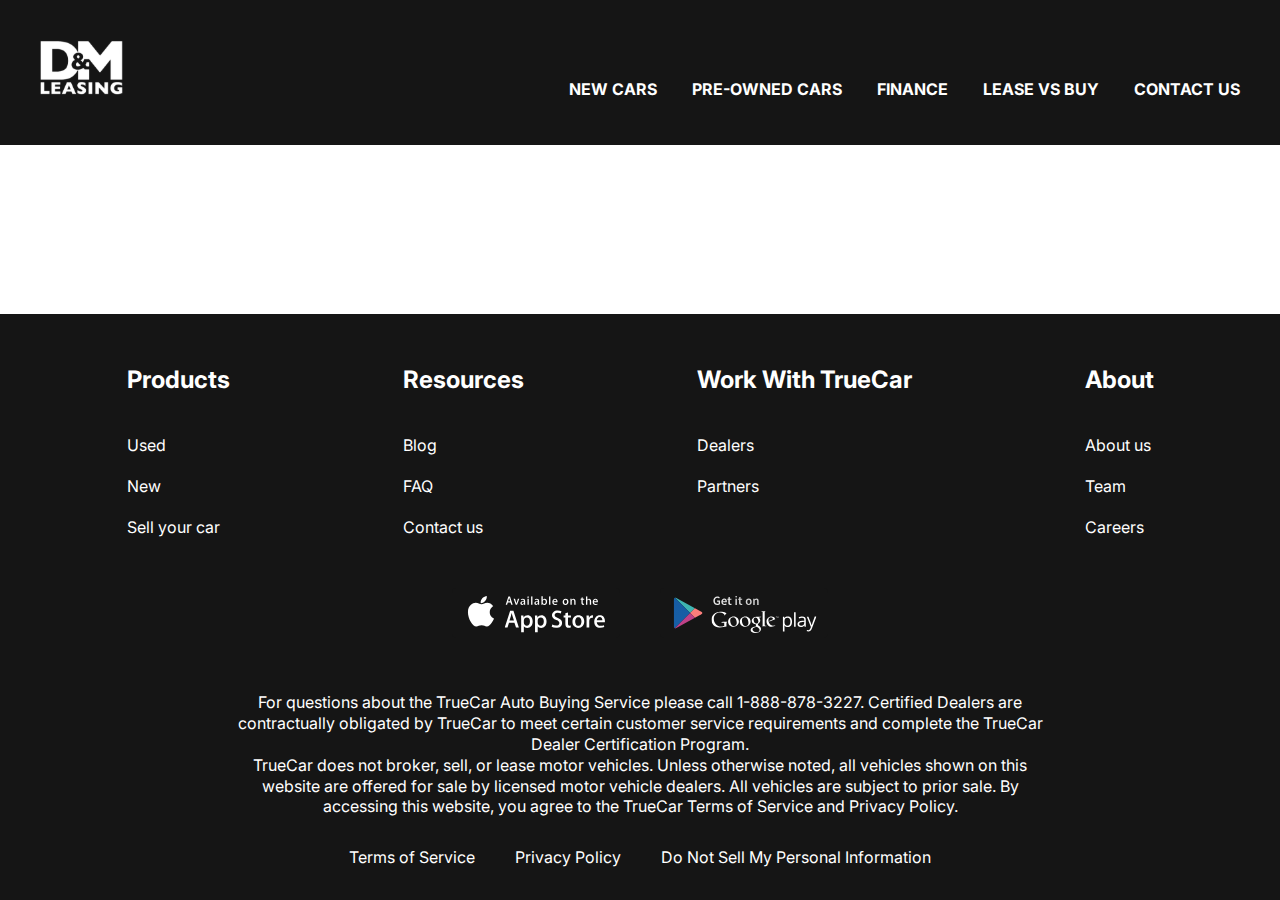
==== contacts.html @ 34a59b06 "feat: add section top and swiper" ====
<!DOCTYPE html>
<html lang="en">

<head>
  <meta charset="UTF-8">
  <meta http-equiv="X-UA-Compatible" content="IE=edge">
  <meta name="viewport" content="width=device-width, initial-scale=1.0">
  <title>Contacts</title>
  <link rel="preconnect" href="https://fonts.googleapis.com">
  <link rel="preconnect" href="https://fonts.gstatic.com" crossorigin>
  <link href="https://fonts.googleapis.com/css2?family=Inter:wght@400;700&display=swap" rel="stylesheet">
  <link rel="stylesheet" href="./CSS/style.css">
</head>

<body>
  <div class="wrapper">
    <header class="header">
      <div class="container">
        <div class="header__inner">
          <a class="logo" href="#">
            <img class="logo__img" src="./images/logo.svg" alt="logo">
          </a>

          <nav class="menu">
            <ul class="menu__list">
              <li class="menu__list-item">
                <a class="menu__list-link" href="#">NEW CARS</a>
              </li>
              <li class="menu__list-item">
                <a class="menu__list-link" href="#">PRE-OWNED CARS</a>
              </li>
              <li class="menu__list-item">
                <a class="menu__list-link" href="#">FINANCE</a>
              </li>
              <li class="menu__list-item">
                <a class="menu__list-link" href="#">LEASE VS BUY</a>
              </li>
              <li class="menu__list-item">
                <a class="menu__list-link" href="#">CONTACT US</a>
              </li>
            </ul>
          </nav>
        </div>
      </div>
    </header>

    <main class="main">
    </main>

    <footer class="footer">
      <div class="container">
        <nav class="footer__menu">
          <ul class="footer__menu-list">
            <li class="footer__menu-item">
              <p class="footer__menu-title">Products</p>
            </li>
            <li class="footer__menu-item">
              <a class="footer__meni-link" href="#">Used</a>
            </li>
            <li class="footer__menu-item">
              <a class="footer__meni-link" href="#">New</a>
            </li>
            <li class="footer__menu-item">
              <a class="footer__meni-link" href="#">Sell your car</a>
            </li>
          </ul>

          <ul class="footer__menu-list">
            <li class="footer__menu-item">
              <p class="footer__menu-title">Resources</p>
            </li>
            <li class="footer__menu-item">
              <a class="footer__meni-link" href="#">Blog</a>
            </li>
            <li class="footer__menu-item">
              <a class="footer__meni-link" href="#">FAQ</a>
            </li>
            <li class="footer__menu-item">
              <a class="footer__meni-link" href="#">Contact us</a>
            </li>
          </ul>

          <ul class="footer__menu-list">
            <li class="footer__menu-item">
              <p class="footer__menu-title">Work With TrueCar</p>
            </li>
            <li class="footer__menu-item">
              <a class="footer__meni-link" href="#">Dealers</a>
            </li>
            <li class="footer__menu-item">
              <a class="footer__meni-link" href="#">Partners</a>
            </li>
          </ul>

          <ul class="footer__menu-list">
            <li class="footer__menu-item">
              <p class="footer__menu-title">About</p>
            </li>
            <li class="footer__menu-item">
              <a class="footer__meni-link" href="#">About us</a>
            </li>
            <li class="footer__menu-item">
              <a class="footer__meni-link" href="#">Team</a>
            </li>
            <li class="footer__menu-item">
              <a class="footer__meni-link" href="#">Careers</a>
            </li>
          </ul>
        </nav>

        <ul class="app">
          <li class="app__item">
            <a class="app__item-link" href="#">
              <img class="app__item-img" src="./images/appstore.svg" alt="">
            </a>
          </li>

          <li class="app__item">
            <a class="app__item-link" href="#">
              <img class="app__item-img" src="./images/googleplay.svg" alt="">
            </a>
          </li>
        </ul>

        <div class="footer__copy">
          <p class="footer__copy-text">
            For questions about the TrueCar Auto Buying Service please call 1-888-878-3227.
            Certified Dealers are contractually obligated by TrueCar to meet certain customer service requirements and
            complete the TrueCar Dealer Certification Program.
          </p>
          <p class="footer__copy-text">
            TrueCar does not broker, sell, or lease motor vehicles. Unless otherwise noted, all vehicles shown on this
            website are offered for sale by licensed motor vehicle dealers. All vehicles are subject to prior sale. By
            accessing this website, you agree to the TrueCar Terms of Service and Privacy Policy.
          </p>
        </div>

        <nav class="copy__nav">
          <ul class="copy__nav-list">
            <li class="copy__nav-item">
              <a class="copy__nav-link" href="#">Terms of Service</a>
            </li>
            <li class="copy__nav-item">
              <a class="copy__nav-link" href="#">Privacy Policy</a>
            </li>
            <li class="copy__nav-item">
              <a class="copy__nav-link" href="#">Do Not Sell My Personal Information</a>
            </li>
          </ul>
        </nav>
      </div>
    </footer>
  </div>
</body>

</html>
---- CSS/style.css ----
html,
body {
  height: 100%;
}

html {
  box-sizing: border-box;
}

*,
*::after,
*::before {
  box-sizing: inherit;
  margin: 0;
  padding: 0;
}

ul {
  list-style: none;
}

a {
  text-decoration: none;
  color: inherit;
}

body {
  font-family: "Inter", sans-serif;
  font-style: 16px;
  font-weight: 400;
  line-height: 1.3;
}

.wrapper {
  min-height: 100%;
  display: flex;
  flex-direction: column;
  justify-content: space-around;
}

.header {
  background-color: #151515;
}

.header-main {
  position: absolute;
  z-index: 5;
  top: 0;
  left: 0;
  right: 0;
  background-color: transparent;
}

.container {
  max-width: 1220px;
  margin: 0 auto;
  padding: 0 10px;
}

.header__inner {
  padding-top: 40px;
  padding-bottom: 45px;
  display: flex;
  justify-content: space-between;
  align-items: flex-end;
}
.header__inner .menu__list {
  display: flex;
  gap: 35px;
}
.header__inner .menu__list-link {
  color: #ffffff;
  text-transform: uppercase;
  font-weight: 700;
}

.footer {
  background-color: #151515;
  padding: 50px 0 32px;
  color: #ffffff;
}
.footer__menu {
  display: flex;
  justify-content: space-around;
  margin-bottom: 50px;
}
.footer__menu-list {
  max-width: 250px;
}
.footer__menu-item + .footer__menu-item {
  padding-top: 20px;
}
.footer__menu-title {
  padding-bottom: 20px;
  font-size: 24px;
  font-weight: 700;
}
.footer .app {
  display: flex;
  justify-content: center;
  gap: 40px;
  margin-bottom: 50px;
}
.footer .footer__copy {
  max-width: 806px;
  margin: 0 auto 30px;
  text-align: center;
}
.footer .copy__nav-list {
  display: flex;
  justify-content: center;
  gap: 40px;
}

.main {
  flex-grow: 1;
}

.top {
  position: absolute;
  z-index: 5;
  left: 0;
  right: 0;
  padding-top: 250px;
  padding-bottom: 50px;
  color: #ffffff;
  text-align: center;
}

.title {
  padding-bottom: 40px;
  font-size: 96px;
  font-weight: 700;
}

.top__link {
  display: inline-block;
  padding: 23px;
  max-width: 430px;
  width: 100%;
  text-transform: uppercase;
  background-color: #151515;
  font-size: 36px;
  font-weight: 700;
}

.swiper::after {
  content: "";
  background: rgba(21, 21, 21, 0.3);
  position: absolute;
  z-index: 5;
  left: 0;
  right: 0;
  bottom: 0;
  top: 0;
}

.swiper-slide {
  height: 100vh;
  background-repeat: no-repeat;
  background-size: cover;
  background-position: center;
}

.swiper-pagination-bullet {
  border-radius: 0;
  opacity: 1;
  margin: 0 15px !important;
  width: 120px;
  height: 3px;
  background-color: #151515;
}

.swiper-pagination-bullets.swiper-pagination-horizontal {
  bottom: 50px;
}

.swiper-pagination-bullet-active {
  height: 6px;
  background-color: #ffffff;
}/*# sourceMappingURL=style.css.map */
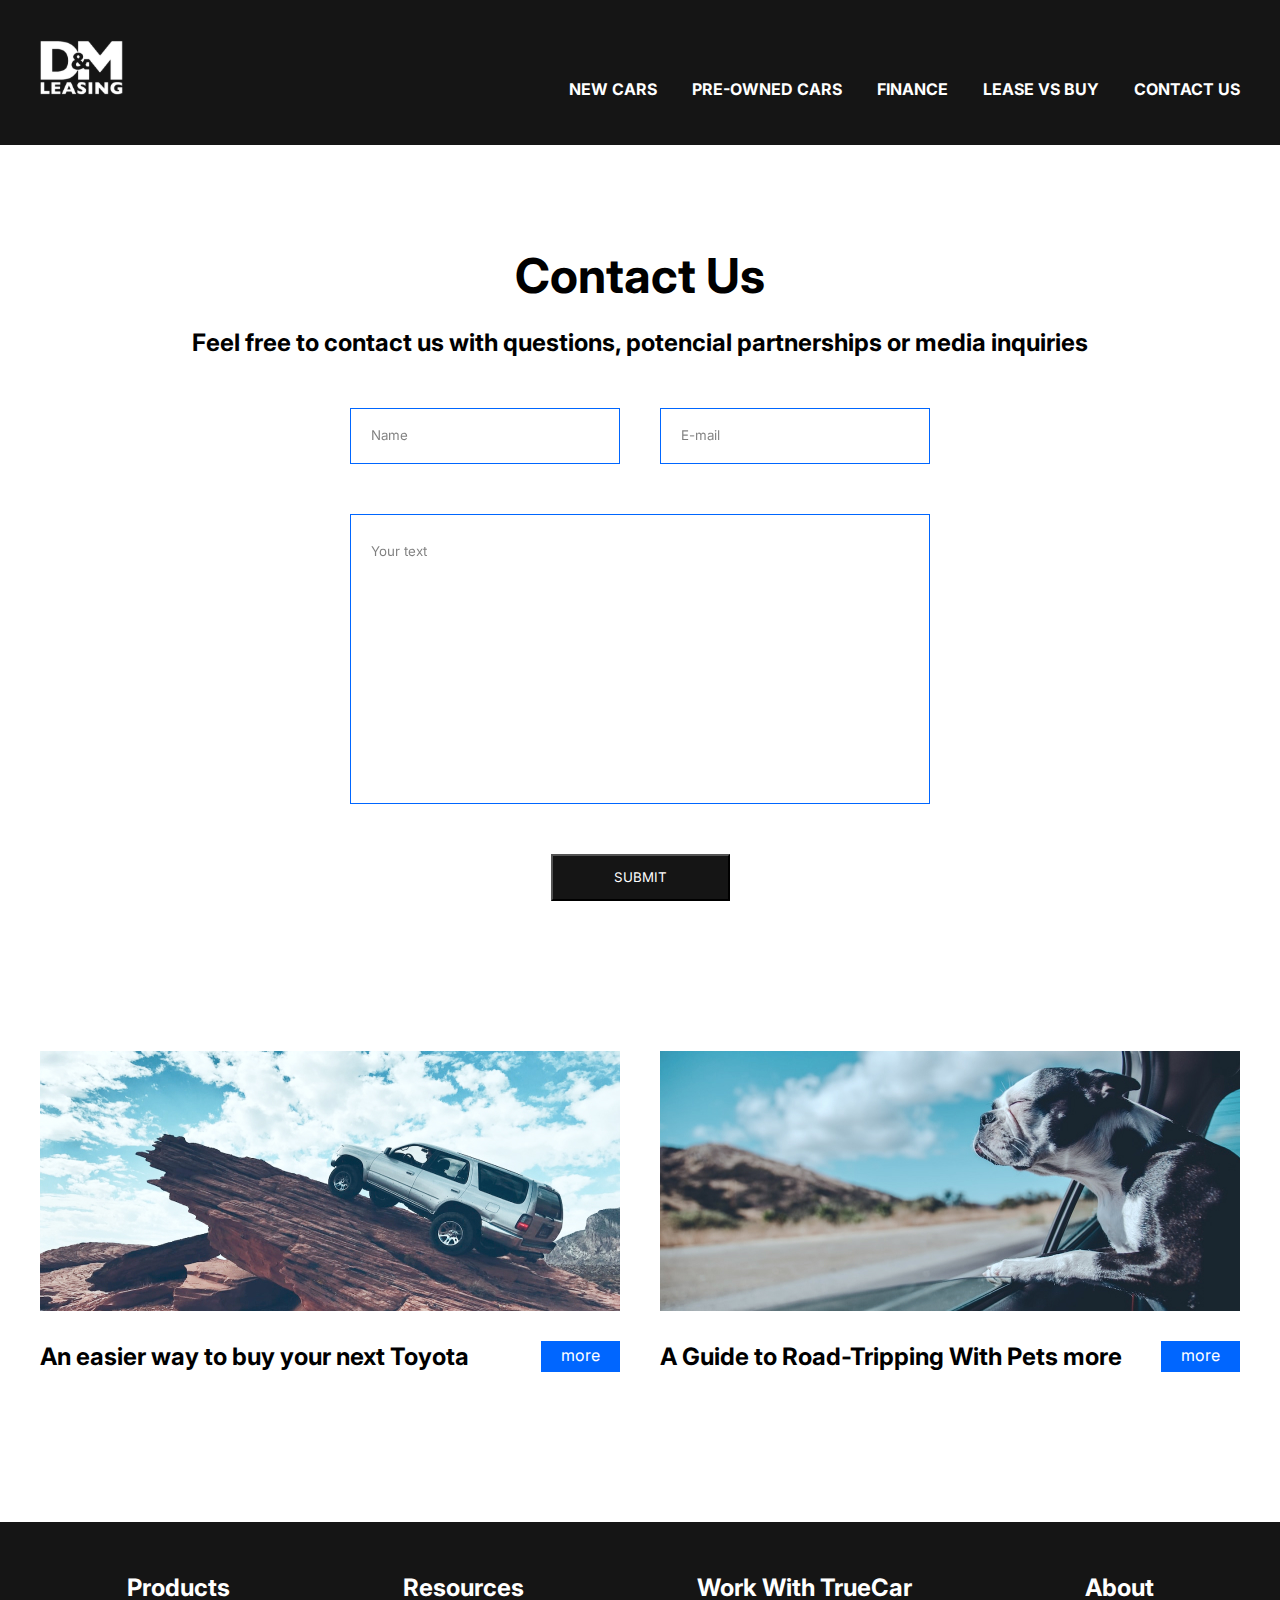
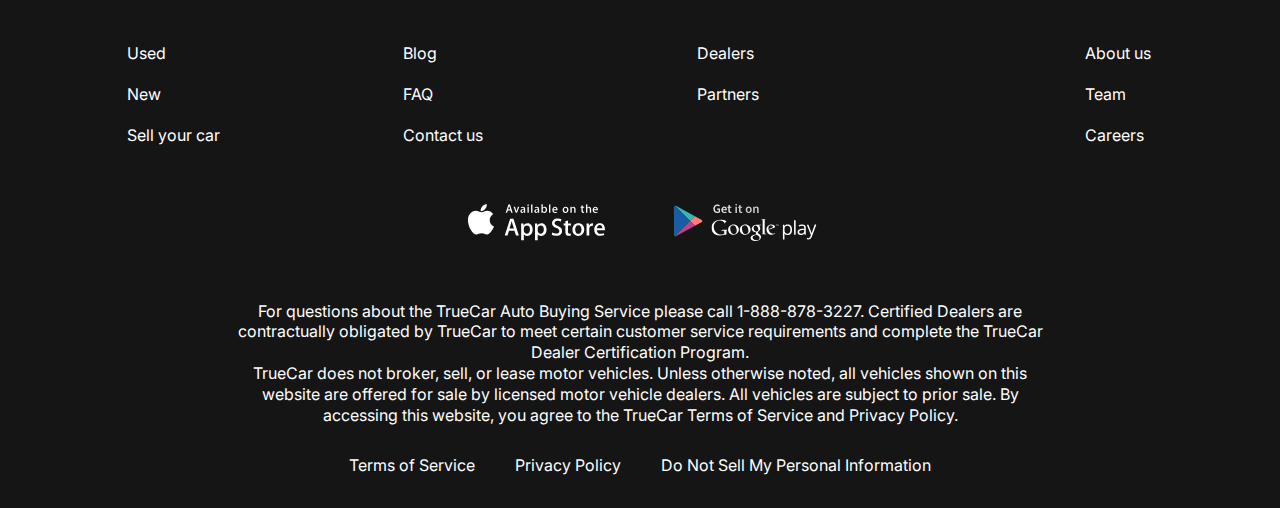
==== commit 48b9166b: "feat: add section 'why-lease', 'how-does', 'video', 'important' for index page, add section 'contact" ====
--- a/contacts.html
+++ b/contacts.html
@@ -17,7 +17,7 @@
     <header class="header">
       <div class="container">
         <div class="header__inner">
-          <a class="logo" href="#">
+          <a class="logo" href="index.html">
             <img class="logo__img" src="./images/logo.svg" alt="logo">
           </a>
 
@@ -45,6 +45,43 @@
     </header>
 
     <main class="main">
+      <section class="contacts">
+        <div class="container">
+          <h2 class="section-title contacts__title">
+            Contact Us
+          </h2>
+          <p class="contacts__text">
+            Feel free to contact us with questions, potencial partnerships or media inquiries
+          </p>
+          <form class="form" action="#">
+            <input class="form__input" type="text" placeholder="Name">
+            <input class="form__input" type="email" placeholder="E-mail">
+            <textarea class="form__textarea" placeholder="Your text"></textarea>
+            <button class="form__btn" type="submit">SUBMIT</button>
+          </form>
+        </div>
+      </section>
+
+      <section class="blog">
+        <div class="container">
+          <div class="blog__items">
+            <div class="blog__item">
+              <img class="blog__item-img" src="./images/blog-1.jpg" alt="">
+              <h4 class="blog__item-title">
+                An easier way to buy your next Toyota
+              </h4>
+              <a class="blog__item-link" href="#">more</a>
+            </div>
+            <div class="blog__item">
+              <img class="blog__item-img" src="./images/blog-2.jpg" alt="">
+              <h4 class="blog__item-title">
+                A Guide to Road-Tripping With Pets more
+              </h4>
+              <a class="blog__item-link" href="#">more</a>
+            </div>
+          </div>
+        </div>
+      </section>
     </main>
 
     <footer class="footer">
--- a/CSS/style.css
+++ b/CSS/style.css
@@ -24,6 +24,13 @@
   color: inherit;
 }
 
+.section-title {
+  margin-bottom: 50px;
+  font-size: 48px;
+  font-weight: 700;
+  text-align: center;
+}
+
 body {
   font-family: "Inter", sans-serif;
   font-style: 16px;
@@ -44,7 +51,7 @@
 
 .header-main {
   position: absolute;
-  z-index: 5;
+  z-index: 10;
   top: 0;
   left: 0;
   right: 0;
@@ -178,4 +185,237 @@
 .swiper-pagination-bullet-active {
   height: 6px;
   background-color: #ffffff;
+}
+
+.why-lease {
+  padding: 150px 0;
+}
+
+.why-lease__list {
+  display: grid;
+  grid-template-columns: repeat(4, 1fr);
+  gap: 40px;
+  text-align: center;
+}
+
+.why-lease__item-img {
+  margin-bottom: 30px;
+}
+
+.why-lease__item-title {
+  margin-bottom: 30px;
+  font-size: 24px;
+  font-weight: 700;
+}
+
+.why-lease__item-text {
+  text-align: left;
+}
+
+.how-does {
+  padding-bottom: 150px;
+}
+
+.how-does__inner {
+  max-width: 600px;
+  margin: 0 auto;
+}
+
+.how-does__title {
+  font-size: 24px;
+  font-weight: 700;
+  padding-top: 50px;
+}
+
+.how-does__list {
+  padding: 50px 0 70px;
+  counter-reset: myCounter;
+}
+
+.how-does__item {
+  list-style-type: none;
+  width: 270px;
+  position: relative;
+  margin-left: auto;
+  box-sizing: content-box;
+  padding: 19px 0 19px 240px;
+  min-height: 63px;
+}
+
+.how-does__item + .how-does__item {
+  margin-top: 40px;
+}
+
+.how-does__item::before {
+  position: absolute;
+  counter-increment: myCounter;
+  content: counter(myCounter);
+  display: flex;
+  justify-content: center;
+  align-items: center;
+  font-size: 48px;
+  font-weight: 700;
+  background-color: #0066FF;
+  height: 100px;
+  width: 100px;
+  border-radius: 50%;
+  color: #ffffff;
+  left: 0;
+  top: 0;
+}
+
+.video {
+  padding-bottom: 150px;
+}
+
+.video__title {
+  margin-bottom: 20px;
+}
+
+.video__text {
+  font-size: 24px;
+  font-weight: 700;
+  margin-bottom: 50px;
+  text-align: center;
+}
+
+.video__content {
+  display: block;
+  margin: 0 auto;
+}
+
+.important {
+  padding-bottom: 150px;
+}
+
+.important__title {
+  margin-bottom: 20px;
+}
+
+.important__text {
+  max-width: 580px;
+  margin: 0 auto 50px;
+}
+
+.important__list {
+  display: grid;
+  grid-template-columns: repeat(4, 1fr);
+}
+
+.important__item-img {
+  margin-bottom: 20px;
+}
+
+.contacts {
+  padding: 100px 0 150px;
+}
+
+.contacts__title {
+  margin-bottom: 20px;
+}
+
+.contacts__text {
+  text-align: center;
+  margin-bottom: 50px;
+  padding: 0 100px;
+  font-size: 24px;
+  font-weight: 700;
+}
+
+.form {
+  max-width: 580px;
+  margin: 0 auto;
+  display: flex;
+  justify-content: space-between;
+  flex-wrap: wrap;
+}
+
+.form__input {
+  width: 270px;
+  padding: 18px 20px;
+  display: inline-block;
+  border: 1px solid #0066FF;
+  margin-bottom: 50px;
+  font-family: "Inter", sans-serif;
+  font-style: 16px;
+  font-weight: 400;
+  line-height: 1.3;
+  color: #000000;
+}
+
+.form__input::-moz-placeholder, .form__textarea::-moz-placeholder {
+  font-family: "Inter", sans-serif;
+  font-style: 16px;
+  font-weight: 400;
+  line-height: 1.3;
+  color: #000000;
+  opacity: 0.5;
+}
+
+.form__input::placeholder,
+.form__textarea::placeholder {
+  font-family: "Inter", sans-serif;
+  font-style: 16px;
+  font-weight: 400;
+  line-height: 1.3;
+  color: #000000;
+  opacity: 0.5;
+}
+
+.form__textarea {
+  width: 100%;
+  resize: none;
+  padding: 28px 20px;
+  height: 290px;
+  display: inline-block;
+  border: 1px solid #0066FF;
+  font-family: "Inter", sans-serif;
+  font-style: 16px;
+  font-weight: 400;
+  line-height: 1.3;
+  color: #000000;
+  margin-bottom: 50px;
+}
+
+.form__btn {
+  margin: 0 auto;
+  padding: 13px 61px;
+  text-transform: uppercase;
+  color: #ffffff;
+  background-color: #151515;
+  font-family: "Inter", sans-serif;
+  font-style: 16px;
+  font-weight: 400;
+  line-height: 1.3;
+}
+
+.blog {
+  padding-bottom: 150px;
+}
+
+.blog__items {
+  display: grid;
+  grid-template-columns: repeat(2, 1fr);
+  gap: 40px;
+}
+
+.blog__item {
+  display: flex;
+  justify-content: space-between;
+  flex-wrap: wrap;
+}
+
+.blog__item-img {
+  margin-bottom: 30px;
+  width: 100%;
+}
+
+.blog__item-title {
+  font-size: 24px;
+}
+
+.blog__item-link {
+  color: #ffffff;
+  background-color: #0066FF;
+  padding: 4px 20px;
 }/*# sourceMappingURL=style.css.map */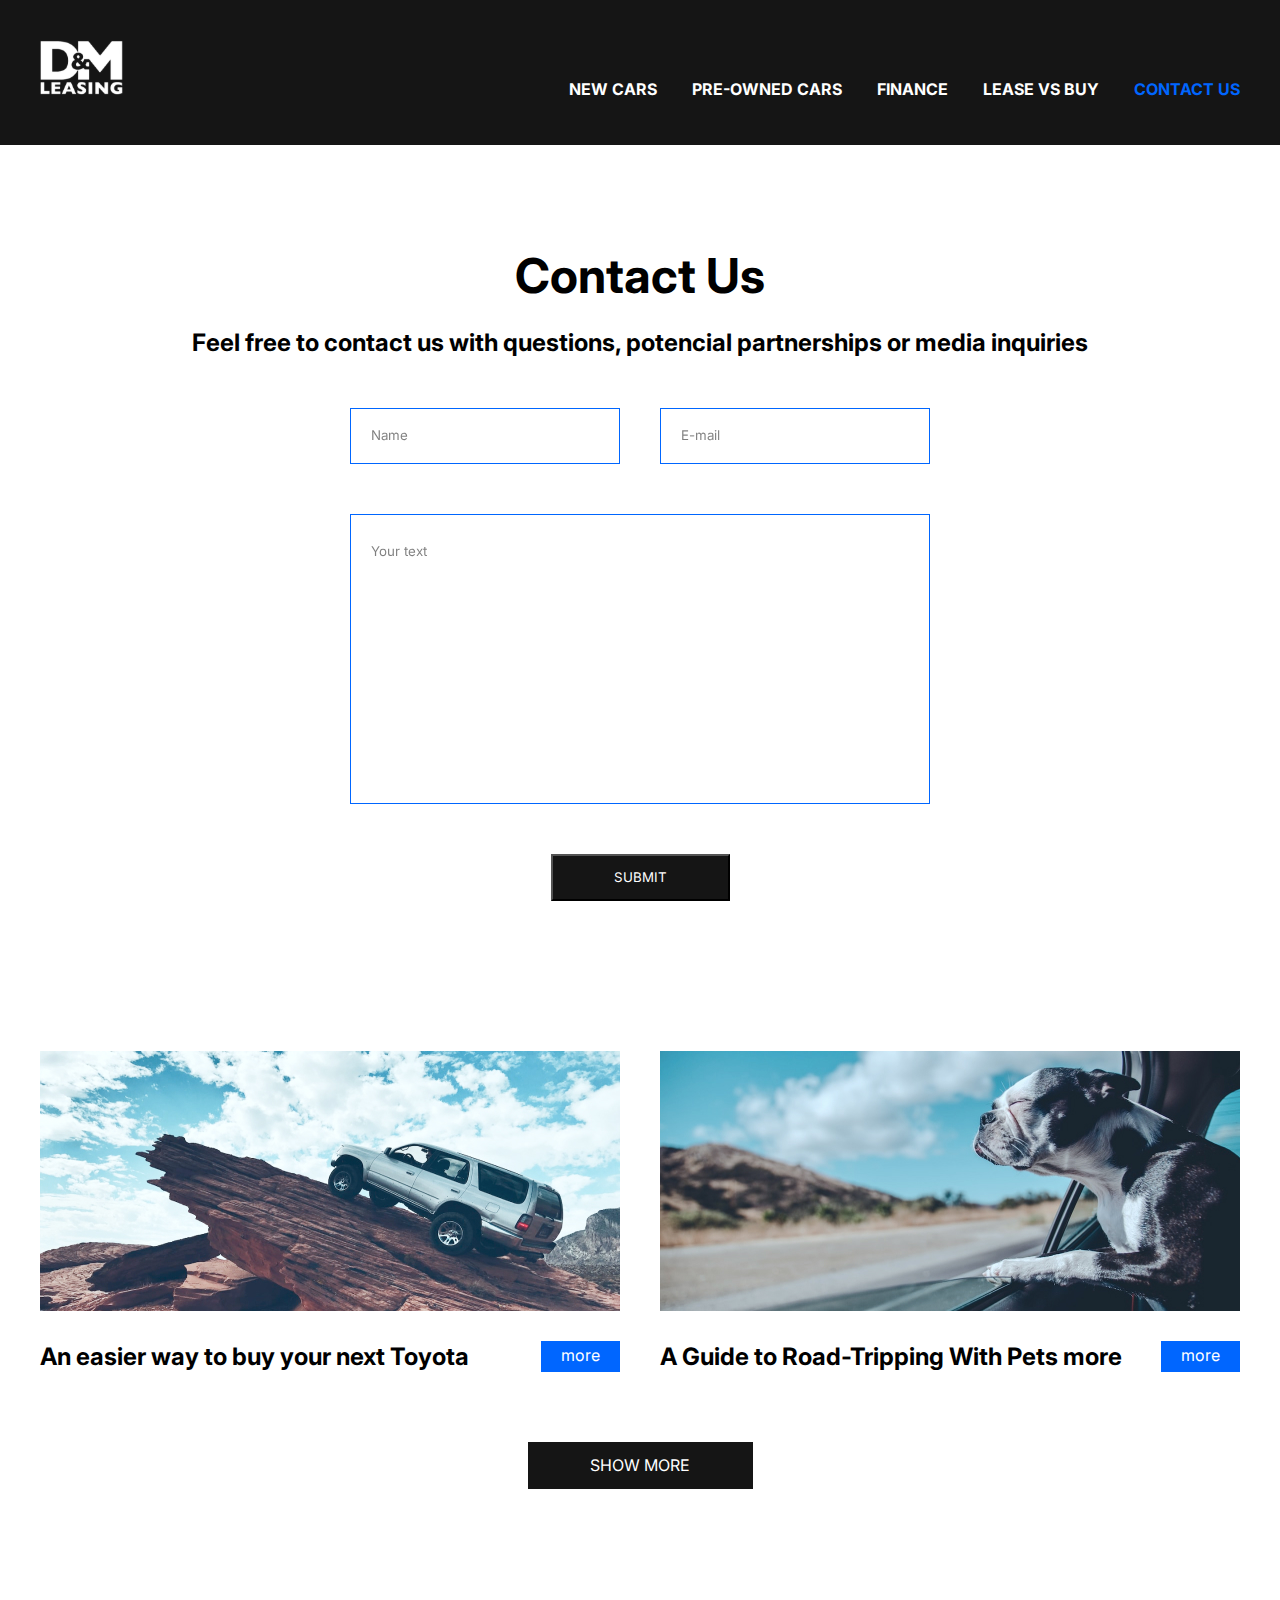
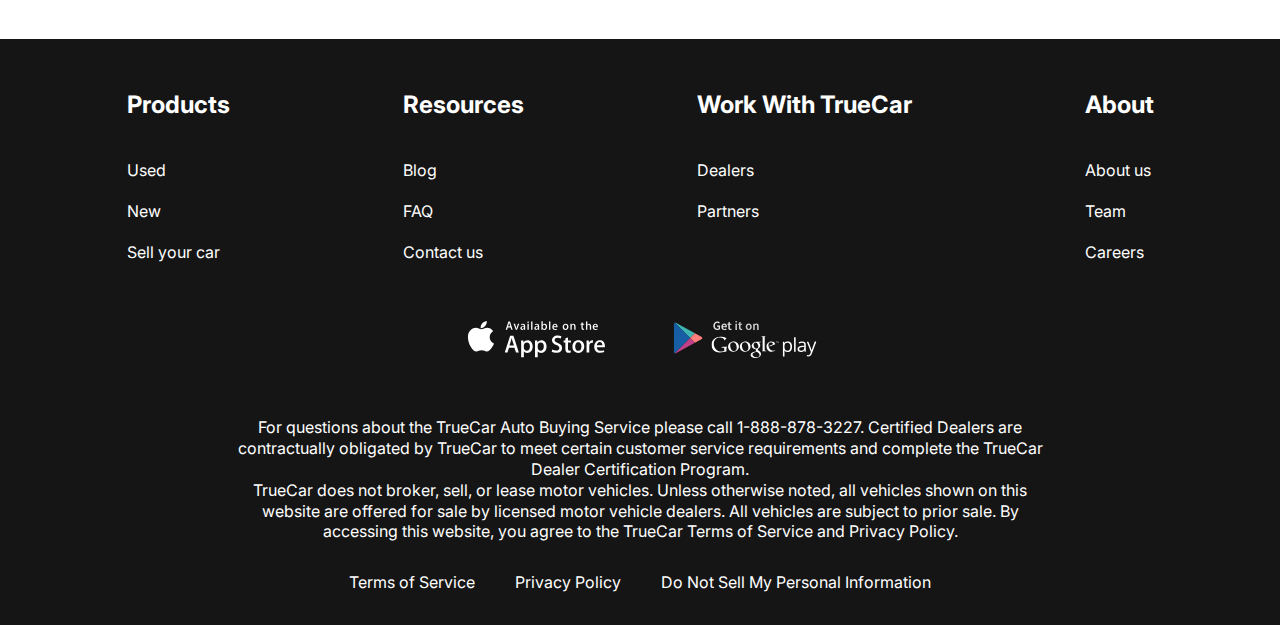
==== commit e6197154: "feat: add page 'new-cars' and tabs on js" ====
--- a/contacts.html
+++ b/contacts.html
@@ -24,7 +24,7 @@
           <nav class="menu">
             <ul class="menu__list">
               <li class="menu__list-item">
-                <a class="menu__list-link" href="#">NEW CARS</a>
+                <a class="menu__list-link" href="new-cars.html">NEW CARS</a>
               </li>
               <li class="menu__list-item">
                 <a class="menu__list-link" href="#">PRE-OWNED CARS</a>
@@ -36,7 +36,7 @@
                 <a class="menu__list-link" href="#">LEASE VS BUY</a>
               </li>
               <li class="menu__list-item">
-                <a class="menu__list-link" href="#">CONTACT US</a>
+                <a class="menu__list-link menu__list-link--active" href="#">CONTACT US</a>
               </li>
             </ul>
           </nav>
@@ -80,6 +80,7 @@
               <a class="blog__item-link" href="#">more</a>
             </div>
           </div>
+          <a class="showmore__link" href="#">SHOW MORE</a>
         </div>
       </section>
     </main>
--- a/CSS/style.css
+++ b/CSS/style.css
@@ -80,6 +80,9 @@
   text-transform: uppercase;
   font-weight: 700;
 }
+.header__inner .menu__list-link--active {
+  color: #0066FF;
+}
 
 .footer {
   background-color: #151515;
@@ -122,8 +125,7 @@
 .main {
   flex-grow: 1;
 }
-
-.top {
+.main .top {
   position: absolute;
   z-index: 5;
   left: 0;
@@ -133,14 +135,12 @@
   color: #ffffff;
   text-align: center;
 }
-
-.title {
+.main .title {
   padding-bottom: 40px;
   font-size: 96px;
   font-weight: 700;
 }
-
-.top__link {
+.main .top__link {
   display: inline-block;
   padding: 23px;
   max-width: 430px;
@@ -150,8 +150,7 @@
   font-size: 36px;
   font-weight: 700;
 }
-
-.swiper::after {
+.main .swiper::after {
   content: "";
   background: rgba(21, 21, 21, 0.3);
   position: absolute;
@@ -161,15 +160,13 @@
   bottom: 0;
   top: 0;
 }
-
-.swiper-slide {
+.main .swiper-slide {
   height: 100vh;
   background-repeat: no-repeat;
   background-size: cover;
   background-position: center;
 }
-
-.swiper-pagination-bullet {
+.main .swiper-pagination-bullet {
   border-radius: 0;
   opacity: 1;
   margin: 0 15px !important;
@@ -177,62 +174,50 @@
   height: 3px;
   background-color: #151515;
 }
-
-.swiper-pagination-bullets.swiper-pagination-horizontal {
+.main .swiper-pagination-bullets.swiper-pagination-horizontal {
   bottom: 50px;
 }
-
-.swiper-pagination-bullet-active {
+.main .swiper-pagination-bullet-active {
   height: 6px;
   background-color: #ffffff;
 }
-
-.why-lease {
+.main .why-lease {
   padding: 150px 0;
 }
-
-.why-lease__list {
+.main .why-lease__list {
   display: grid;
   grid-template-columns: repeat(4, 1fr);
   gap: 40px;
   text-align: center;
 }
-
-.why-lease__item-img {
+.main .why-lease__item-img {
   margin-bottom: 30px;
 }
-
-.why-lease__item-title {
+.main .why-lease__item-title {
   margin-bottom: 30px;
   font-size: 24px;
   font-weight: 700;
 }
-
-.why-lease__item-text {
+.main .why-lease__item-text {
   text-align: left;
 }
-
-.how-does {
+.main .how-does {
   padding-bottom: 150px;
 }
-
-.how-does__inner {
+.main .how-does__inner {
   max-width: 600px;
   margin: 0 auto;
 }
-
-.how-does__title {
+.main .how-does__title {
   font-size: 24px;
   font-weight: 700;
   padding-top: 50px;
 }
-
-.how-does__list {
+.main .how-does__list {
   padding: 50px 0 70px;
   counter-reset: myCounter;
 }
-
-.how-does__item {
+.main .how-does__item {
   list-style-type: none;
   width: 270px;
   position: relative;
@@ -241,12 +226,10 @@
   padding: 19px 0 19px 240px;
   min-height: 63px;
 }
-
-.how-does__item + .how-does__item {
+.main .how-does__item + .how-does__item {
   margin-top: 40px;
 }
-
-.how-does__item::before {
+.main .how-does__item::before {
   position: absolute;
   counter-increment: myCounter;
   content: counter(myCounter);
@@ -263,74 +246,60 @@
   left: 0;
   top: 0;
 }
-
-.video {
+.main .video {
   padding-bottom: 150px;
 }
-
-.video__title {
-  margin-bottom: 20px;
-}
-
-.video__text {
-  font-size: 24px;
-  font-weight: 700;
-  margin-bottom: 50px;
-  text-align: center;
-}
-
-.video__content {
+.main .video__title {
+  margin-bottom: 20px;
+}
+.main .video__text {
+  font-size: 24px;
+  font-weight: 700;
+  margin-bottom: 50px;
+  text-align: center;
+}
+.main .video__content {
   display: block;
   margin: 0 auto;
 }
-
-.important {
+.main .important {
   padding-bottom: 150px;
 }
-
-.important__title {
-  margin-bottom: 20px;
-}
-
-.important__text {
+.main .important__title {
+  margin-bottom: 20px;
+}
+.main .important__text {
   max-width: 580px;
   margin: 0 auto 50px;
 }
-
-.important__list {
+.main .important__list {
   display: grid;
   grid-template-columns: repeat(4, 1fr);
 }
-
-.important__item-img {
-  margin-bottom: 20px;
-}
-
-.contacts {
+.main .important__item-img {
+  margin-bottom: 20px;
+}
+.main .contacts {
   padding: 100px 0 150px;
 }
-
-.contacts__title {
-  margin-bottom: 20px;
-}
-
-.contacts__text {
+.main .contacts__title {
+  margin-bottom: 20px;
+}
+.main .contacts__text {
   text-align: center;
   margin-bottom: 50px;
   padding: 0 100px;
   font-size: 24px;
   font-weight: 700;
 }
-
-.form {
+.main .form {
   max-width: 580px;
   margin: 0 auto;
   display: flex;
   justify-content: space-between;
   flex-wrap: wrap;
 }
-
-.form__input {
+.main .form__input {
   width: 270px;
   padding: 18px 20px;
   display: inline-block;
@@ -342,8 +311,7 @@
   line-height: 1.3;
   color: #000000;
 }
-
-.form__input::-moz-placeholder, .form__textarea::-moz-placeholder {
+.main .form__input::-moz-placeholder, .main .form__textarea::-moz-placeholder {
   font-family: "Inter", sans-serif;
   font-style: 16px;
   font-weight: 400;
@@ -351,9 +319,8 @@
   color: #000000;
   opacity: 0.5;
 }
-
-.form__input::placeholder,
-.form__textarea::placeholder {
+.main .form__input::placeholder,
+.main .form__textarea::placeholder {
   font-family: "Inter", sans-serif;
   font-style: 16px;
   font-weight: 400;
@@ -361,8 +328,7 @@
   color: #000000;
   opacity: 0.5;
 }
-
-.form__textarea {
+.main .form__textarea {
   width: 100%;
   resize: none;
   padding: 28px 20px;
@@ -376,8 +342,7 @@
   color: #000000;
   margin-bottom: 50px;
 }
-
-.form__btn {
+.main .form__btn {
   margin: 0 auto;
   padding: 13px 61px;
   text-transform: uppercase;
@@ -388,34 +353,103 @@
   font-weight: 400;
   line-height: 1.3;
 }
-
-.blog {
+.main .blog {
   padding-bottom: 150px;
 }
-
-.blog__items {
+.main .blog__items {
   display: grid;
+  margin-bottom: 70px;
   grid-template-columns: repeat(2, 1fr);
   gap: 40px;
 }
-
-.blog__item {
+.main .blog__item {
   display: flex;
   justify-content: space-between;
   flex-wrap: wrap;
 }
-
-.blog__item-img {
+.main .blog__item-img {
   margin-bottom: 30px;
   width: 100%;
 }
-
-.blog__item-title {
-  font-size: 24px;
-}
-
-.blog__item-link {
+.main .blog__item-title {
+  font-size: 24px;
+}
+.main .blog__item-link {
   color: #ffffff;
   background-color: #0066FF;
   padding: 4px 20px;
+}
+.main .showmore__link {
+  display: block;
+  text-transform: uppercase;
+  background-color: #151515;
+  padding: 13px;
+  color: #ffffff;
+  width: 225px;
+  margin: 0 auto;
+  text-align: center;
+}
+.main .choose {
+  padding: 100px 0 150px;
+}
+.main .tabs {
+  margin-bottom: 70px;
+}
+.main .tabs__btn {
+  padding: 0 150px;
+  display: flex;
+  justify-content: space-between;
+  gap: 80px;
+  padding-bottom: 100px;
+}
+.main .tabs__btn-item {
+  font-size: 24px;
+  font-weight: 700;
+  cursor: pointer;
+  border: none;
+  background-color: transparent;
+  padding: 0;
+}
+.main .tabs__btn-item--active {
+  color: #0066FF;
+}
+.main .tabs__content-item {
+  display: none;
+  grid-template-columns: repeat(4, 1fr);
+  gap: 100px 40px;
+}
+.main .tabs__content-item.tabs__content-item--active {
+  display: grid;
+}
+.main .card {
+  text-align: center;
+}
+.main .card__img {
+  display: block;
+}
+.main .card__content {
+  padding: 0 5px;
+  border: 1px solid #0066FF;
+  border-top: 0;
+}
+.main .card__title {
+  font-size: 24px;
+  font-weight: 700;
+  margin-bottom: 20px;
+  padding: 0 5px;
+  padding-top: 20px;
+}
+.main .card__text {
+  margin-bottom: 20px;
+}
+.main .card__price {
+  font-size: 24px;
+  font-weight: 700;
+  margin-bottom: 20px;
+}
+.main .card__link {
+  display: block;
+  color: #0066FF;
+  border: 1px solid #0066FF;
+  border-top: 0;
 }/*# sourceMappingURL=style.css.map */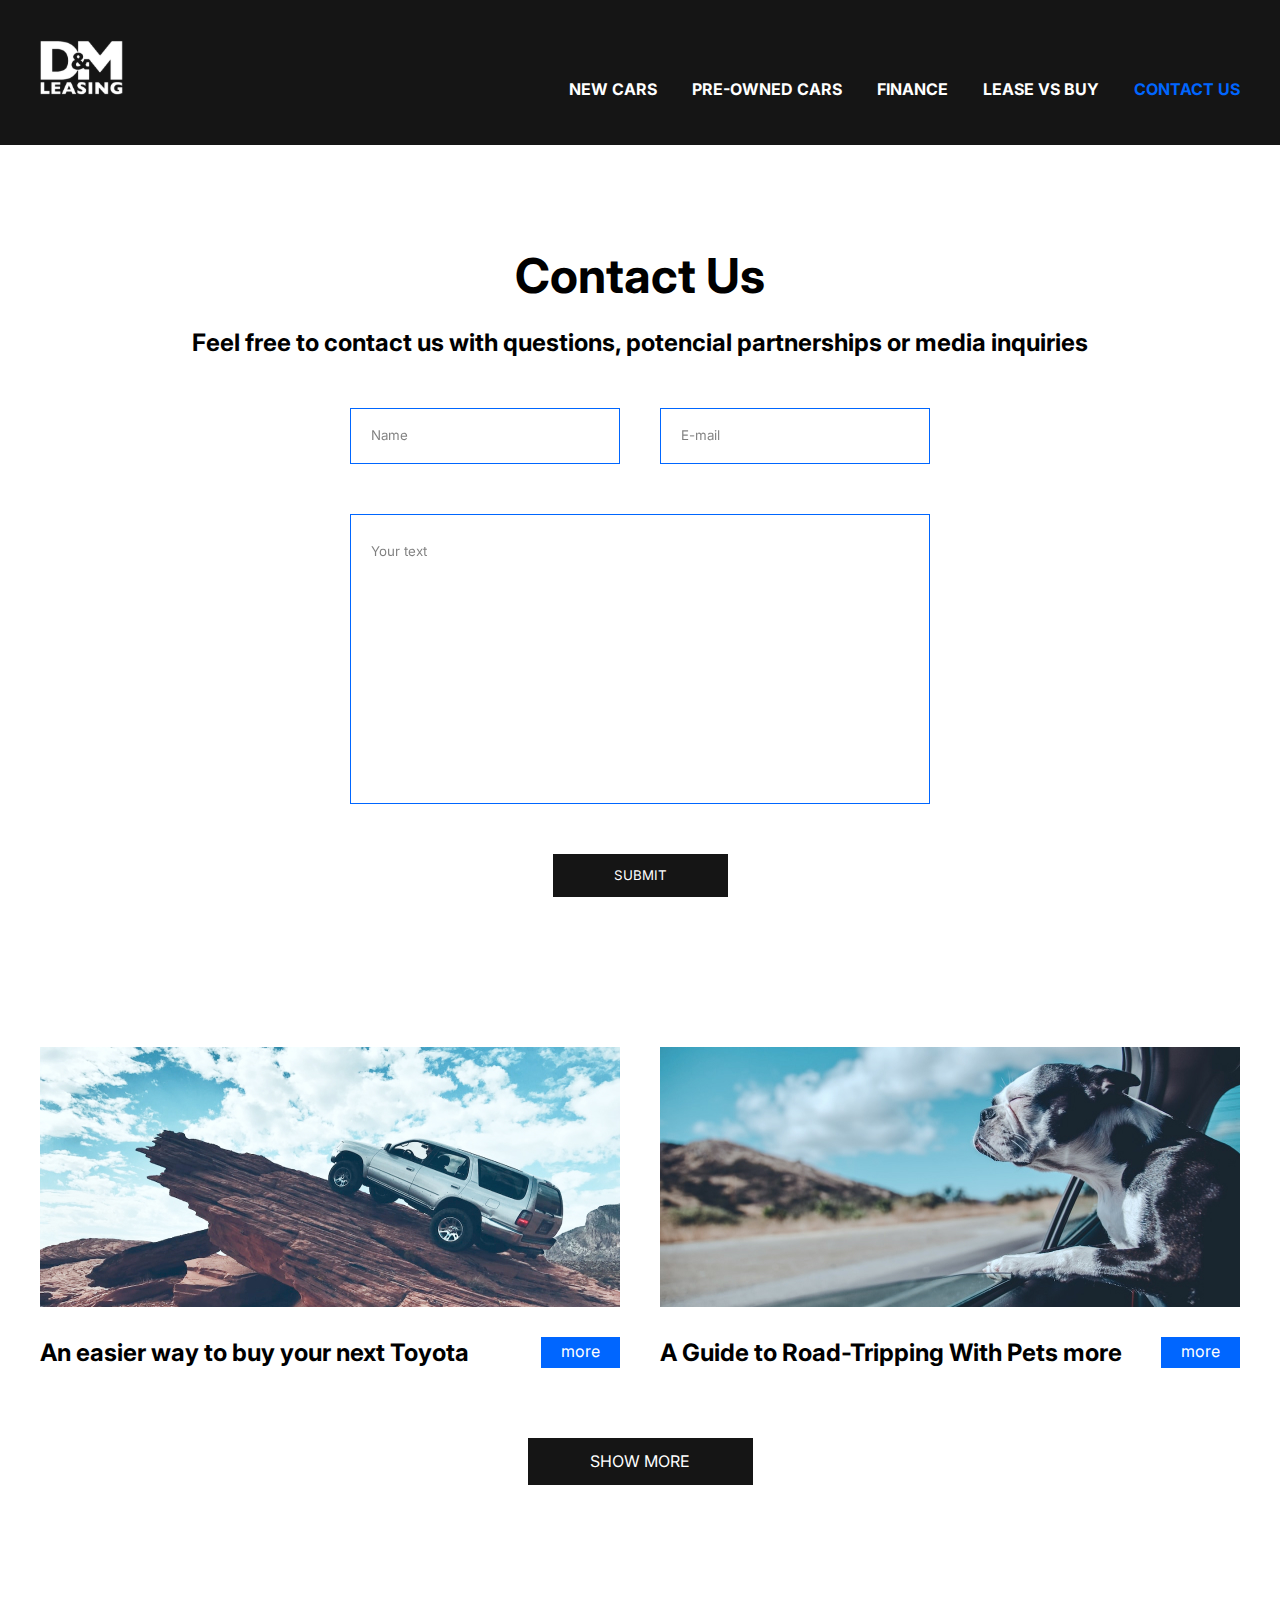
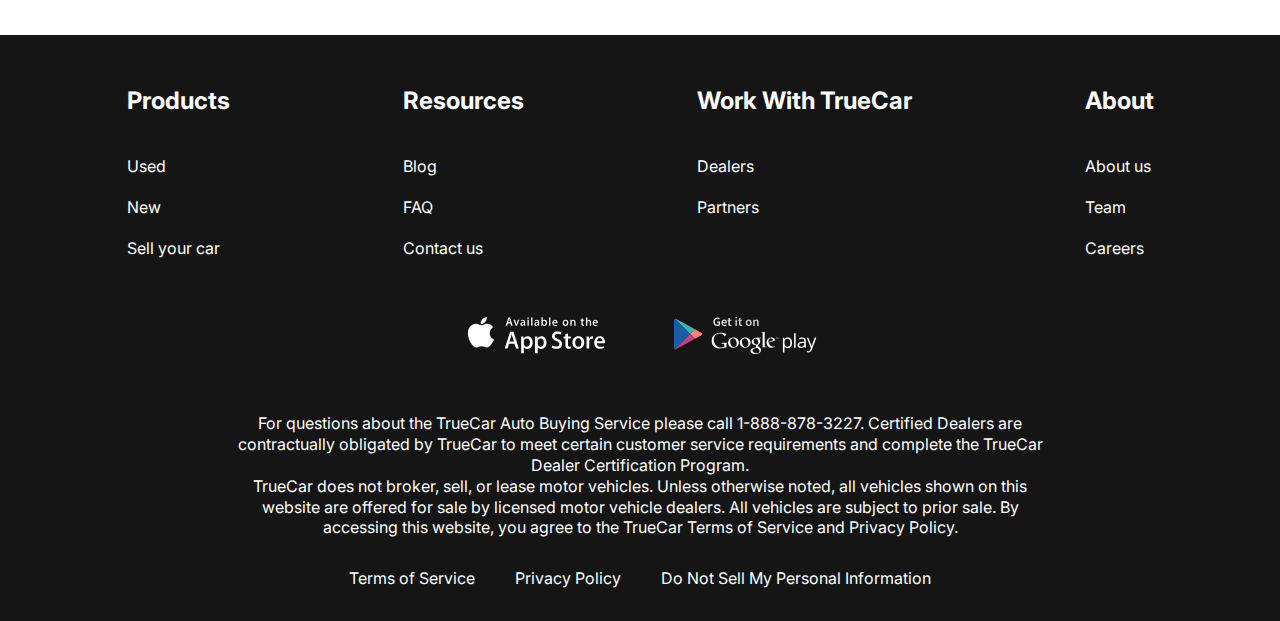
==== commit 60992178: "feat: add adaptability for pages index.html, new-cars.html, contacts.html" ====
--- a/contacts.html
+++ b/contacts.html
@@ -22,6 +22,11 @@
           </a>
 
           <nav class="menu">
+            <button class="menu__btn">
+              <span></span>
+              <span></span>
+              <span></span>
+            </button>
             <ul class="menu__list">
               <li class="menu__list-item">
                 <a class="menu__list-link" href="new-cars.html">NEW CARS</a>
@@ -189,6 +194,8 @@
       </div>
     </footer>
   </div>
+
+  <script src="./JS/main.js"></script>
 </body>
 
 </html>--- a/CSS/style.css
+++ b/CSS/style.css
@@ -71,16 +71,19 @@
   justify-content: space-between;
   align-items: flex-end;
 }
-.header__inner .menu__list {
+
+.menu__list {
   display: flex;
   gap: 35px;
 }
-.header__inner .menu__list-link {
+
+.menu__list-link {
   color: #ffffff;
   text-transform: uppercase;
   font-weight: 700;
 }
-.header__inner .menu__list-link--active {
+
+.menu__list-link--active {
   color: #0066FF;
 }
 
@@ -105,18 +108,21 @@
   font-size: 24px;
   font-weight: 700;
 }
-.footer .app {
+
+.app {
   display: flex;
   justify-content: center;
   gap: 40px;
   margin-bottom: 50px;
 }
-.footer .footer__copy {
+
+.footer__copy {
   max-width: 806px;
   margin: 0 auto 30px;
   text-align: center;
 }
-.footer .copy__nav-list {
+
+.copy__nav-list {
   display: flex;
   justify-content: center;
   gap: 40px;
@@ -125,7 +131,8 @@
 .main {
   flex-grow: 1;
 }
-.main .top {
+
+.top {
   position: absolute;
   z-index: 5;
   left: 0;
@@ -135,12 +142,14 @@
   color: #ffffff;
   text-align: center;
 }
-.main .title {
+
+.title {
   padding-bottom: 40px;
   font-size: 96px;
   font-weight: 700;
 }
-.main .top__link {
+
+.top__link {
   display: inline-block;
   padding: 23px;
   max-width: 430px;
@@ -150,7 +159,8 @@
   font-size: 36px;
   font-weight: 700;
 }
-.main .swiper::after {
+
+.swiper::after {
   content: "";
   background: rgba(21, 21, 21, 0.3);
   position: absolute;
@@ -160,13 +170,15 @@
   bottom: 0;
   top: 0;
 }
-.main .swiper-slide {
+
+.swiper-slide {
   height: 100vh;
   background-repeat: no-repeat;
   background-size: cover;
   background-position: center;
 }
-.main .swiper-pagination-bullet {
+
+.swiper-pagination-bullet {
   border-radius: 0;
   opacity: 1;
   margin: 0 15px !important;
@@ -174,50 +186,62 @@
   height: 3px;
   background-color: #151515;
 }
-.main .swiper-pagination-bullets.swiper-pagination-horizontal {
+
+.swiper-pagination-bullets.swiper-pagination-horizontal {
   bottom: 50px;
 }
-.main .swiper-pagination-bullet-active {
+
+.swiper-pagination-bullet-active {
   height: 6px;
   background-color: #ffffff;
 }
-.main .why-lease {
+
+.why-lease {
   padding: 150px 0;
 }
-.main .why-lease__list {
+
+.why-lease__list {
   display: grid;
   grid-template-columns: repeat(4, 1fr);
   gap: 40px;
   text-align: center;
 }
-.main .why-lease__item-img {
+
+.why-lease__item-img {
   margin-bottom: 30px;
 }
-.main .why-lease__item-title {
+
+.why-lease__item-title {
   margin-bottom: 30px;
   font-size: 24px;
   font-weight: 700;
 }
-.main .why-lease__item-text {
+
+.why-lease__item-text {
   text-align: left;
 }
-.main .how-does {
+
+.how-does {
   padding-bottom: 150px;
 }
-.main .how-does__inner {
+
+.how-does__inner {
   max-width: 600px;
   margin: 0 auto;
 }
-.main .how-does__title {
+
+.how-does__title {
   font-size: 24px;
   font-weight: 700;
   padding-top: 50px;
 }
-.main .how-does__list {
+
+.how-does__list {
   padding: 50px 0 70px;
   counter-reset: myCounter;
 }
-.main .how-does__item {
+
+.how-does__item {
   list-style-type: none;
   width: 270px;
   position: relative;
@@ -226,10 +250,12 @@
   padding: 19px 0 19px 240px;
   min-height: 63px;
 }
-.main .how-does__item + .how-does__item {
+
+.how-does__item + .how-does__item {
   margin-top: 40px;
 }
-.main .how-does__item::before {
+
+.how-does__item::before {
   position: absolute;
   counter-increment: myCounter;
   content: counter(myCounter);
@@ -246,60 +272,74 @@
   left: 0;
   top: 0;
 }
-.main .video {
+
+.video {
   padding-bottom: 150px;
 }
-.main .video__title {
+
+.video__title {
   margin-bottom: 20px;
 }
-.main .video__text {
+
+.video__text {
   font-size: 24px;
   font-weight: 700;
   margin-bottom: 50px;
   text-align: center;
 }
-.main .video__content {
+
+.video__content {
   display: block;
   margin: 0 auto;
 }
-.main .important {
+
+.important {
   padding-bottom: 150px;
 }
-.main .important__title {
+
+.important__title {
   margin-bottom: 20px;
 }
-.main .important__text {
+
+.important__text {
   max-width: 580px;
   margin: 0 auto 50px;
 }
-.main .important__list {
+
+.important__list {
   display: grid;
   grid-template-columns: repeat(4, 1fr);
 }
-.main .important__item-img {
+
+.important__item-img {
   margin-bottom: 20px;
 }
-.main .contacts {
+
+.contacts {
   padding: 100px 0 150px;
 }
-.main .contacts__title {
+
+.contacts__title {
   margin-bottom: 20px;
 }
-.main .contacts__text {
+
+.contacts__text {
   text-align: center;
   margin-bottom: 50px;
   padding: 0 100px;
   font-size: 24px;
   font-weight: 700;
 }
-.main .form {
+
+.form {
   max-width: 580px;
   margin: 0 auto;
   display: flex;
   justify-content: space-between;
   flex-wrap: wrap;
 }
-.main .form__input {
+
+.form__input {
   width: 270px;
   padding: 18px 20px;
   display: inline-block;
@@ -311,7 +351,8 @@
   line-height: 1.3;
   color: #000000;
 }
-.main .form__input::-moz-placeholder, .main .form__textarea::-moz-placeholder {
+
+.form__input::-moz-placeholder, .form__textarea::-moz-placeholder {
   font-family: "Inter", sans-serif;
   font-style: 16px;
   font-weight: 400;
@@ -319,8 +360,9 @@
   color: #000000;
   opacity: 0.5;
 }
-.main .form__input::placeholder,
-.main .form__textarea::placeholder {
+
+.form__input::placeholder,
+.form__textarea::placeholder {
   font-family: "Inter", sans-serif;
   font-style: 16px;
   font-weight: 400;
@@ -328,7 +370,8 @@
   color: #000000;
   opacity: 0.5;
 }
-.main .form__textarea {
+
+.form__textarea {
   width: 100%;
   resize: none;
   padding: 28px 20px;
@@ -342,7 +385,8 @@
   color: #000000;
   margin-bottom: 50px;
 }
-.main .form__btn {
+
+.form__btn {
   margin: 0 auto;
   padding: 13px 61px;
   text-transform: uppercase;
@@ -352,34 +396,42 @@
   font-style: 16px;
   font-weight: 400;
   line-height: 1.3;
-}
-.main .blog {
+  border: none;
+}
+
+.blog {
   padding-bottom: 150px;
 }
-.main .blog__items {
+
+.blog__items {
   display: grid;
   margin-bottom: 70px;
   grid-template-columns: repeat(2, 1fr);
   gap: 40px;
 }
-.main .blog__item {
+
+.blog__item {
   display: flex;
   justify-content: space-between;
   flex-wrap: wrap;
 }
-.main .blog__item-img {
+
+.blog__item-img {
   margin-bottom: 30px;
   width: 100%;
 }
-.main .blog__item-title {
-  font-size: 24px;
-}
-.main .blog__item-link {
+
+.blog__item-title {
+  font-size: 24px;
+}
+
+.blog__item-link {
   color: #ffffff;
   background-color: #0066FF;
   padding: 4px 20px;
 }
-.main .showmore__link {
+
+.showmore__link {
   display: block;
   text-transform: uppercase;
   background-color: #151515;
@@ -389,20 +441,23 @@
   margin: 0 auto;
   text-align: center;
 }
-.main .choose {
+
+.choose {
   padding: 100px 0 150px;
 }
-.main .tabs {
+
+.tabs {
   margin-bottom: 70px;
 }
-.main .tabs__btn {
-  padding: 0 150px;
+
+.tabs__btn {
+  padding: 0 150px 100px;
   display: flex;
   justify-content: space-between;
   gap: 80px;
-  padding-bottom: 100px;
-}
-.main .tabs__btn-item {
+}
+
+.tabs__btn-item {
   font-size: 24px;
   font-weight: 700;
   cursor: pointer;
@@ -410,46 +465,259 @@
   background-color: transparent;
   padding: 0;
 }
-.main .tabs__btn-item--active {
+
+.tabs__btn-item--active {
   color: #0066FF;
 }
-.main .tabs__content-item {
+
+.tabs__content-item {
   display: none;
   grid-template-columns: repeat(4, 1fr);
   gap: 100px 40px;
 }
-.main .tabs__content-item.tabs__content-item--active {
+
+.tabs__content-item.tabs__content-item--active {
   display: grid;
 }
-.main .card {
+
+.card {
   text-align: center;
 }
-.main .card__img {
+
+.card__img {
   display: block;
 }
-.main .card__content {
+
+.card__content {
   padding: 0 5px;
   border: 1px solid #0066FF;
   border-top: 0;
 }
-.main .card__title {
+
+.card__title {
   font-size: 24px;
   font-weight: 700;
   margin-bottom: 20px;
   padding: 0 5px;
   padding-top: 20px;
 }
-.main .card__text {
+
+.card__text {
   margin-bottom: 20px;
 }
-.main .card__price {
+
+.card__price {
   font-size: 24px;
   font-weight: 700;
   margin-bottom: 20px;
 }
-.main .card__link {
+
+.card__link {
   display: block;
   color: #0066FF;
   border: 1px solid #0066FF;
   border-top: 0;
+}
+
+.menu__btn {
+  display: none;
+  height: 20px;
+  width: 30px;
+  flex-direction: column;
+  justify-content: space-between;
+  padding: 0;
+  border: none;
+  background-color: transparent;
+  cursor: pointer;
+}
+
+.menu__btn span {
+  width: 100%;
+  height: 2px;
+  background-color: #ffffff;
+}
+
+.card__img {
+  width: 100%;
+}
+
+@media (max-width: 1180px) {
+  .important__list {
+    gap: 30px 20px;
+  }
+  .important__item-img {
+    width: 100%;
+  }
+  .card__img {
+    width: 100%;
+  }
+  .tabs__content-item {
+    grid-template-columns: repeat(3, 1fr);
+  }
+}
+@media (max-width: 1040px) {
+  .video__content {
+    width: 100%;
+  }
+  .tabs__btn {
+    padding: 0 0 50px;
+    gap: 20px;
+  }
+}
+@media (max-width: 860px) {
+  .menu__btn {
+    display: flex;
+  }
+  .menu__btn,
+  .logo {
+    position: relative;
+    z-index: 10;
+  }
+  .menu__list {
+    position: absolute;
+    z-index: 5;
+    background-color: #151515;
+    flex-direction: column;
+    align-items: center;
+    top: 0;
+    right: 0;
+    bottom: 0;
+    left: 0;
+    height: 100vh;
+    padding-top: 200px;
+    transform: translate(-100%);
+    transition: transform 0.3s ease;
+  }
+  .menu__list.menu__list--active {
+    transform: translate(0%);
+  }
+  .why-lease__list {
+    grid-template-columns: repeat(2, 1fr);
+    gap: 20px;
+  }
+  .important__list {
+    grid-template-columns: repeat(2, 1fr);
+  }
+  .tabs__content-item {
+    grid-template-columns: repeat(2, 1fr);
+  }
+}
+@media (max-width: 768px) {
+  .title {
+    font-size: 70px;
+  }
+  .top__link {
+    max-width: 360px;
+    font-size: 28px;
+    padding: 16px;
+  }
+  .swiper-pagination-bullet {
+    width: 60px;
+  }
+  .swiper-pagination-bullet-active {
+    height: 4px;
+  }
+  .video__content {
+    height: 400px;
+  }
+  .footer__menu {
+    display: grid;
+    grid-template-columns: repeat(2, 1fr);
+    gap: 40px;
+  }
+}
+@media (max-width: 650px) {
+  .tabs__content-item {
+    grid-template-columns: repeat(1, 1fr);
+  }
+  .tabs__btn-item {
+    font-size: 18px;
+  }
+  .blog__items {
+    grid-template-columns: repeat(1, 1fr);
+  }
+  .contacts {
+    padding: 50px 0;
+  }
+  .form__input {
+    width: 100%;
+    margin-bottom: 30px;
+  }
+  .contacts__text {
+    padding: 0;
+  }
+}
+@media (max-width: 540px) {
+  .title {
+    font-size: 60px;
+  }
+  .top__link {
+    max-width: 310px;
+    font-size: 24px;
+  }
+  .swiper-pagination-bullet {
+    width: 35px;
+    margin: 0 10px !important;
+  }
+  .why-lease {
+    padding: 50px 0;
+  }
+  .why-lease__list {
+    grid-template-columns: repeat(1, 1fr);
+  }
+  .section-title {
+    font-size: 34px;
+  }
+  .how-does__list {
+    padding: 30px 0 40px;
+  }
+  .how-does__item {
+    padding: 65px 0 19px 0;
+    margin-right: auto;
+  }
+  .how-does__item::before {
+    right: 0;
+    margin: 0 auto;
+    width: 50px;
+    height: 50px;
+    font-size: 32px;
+  }
+  .how-does {
+    padding-bottom: 50px;
+  }
+  .video {
+    padding-bottom: 50px;
+  }
+  .video__content {
+    height: 200px;
+  }
+  .important__list {
+    grid-template-columns: repeat(1, 1fr);
+  }
+  .app,
+  .copy__nav-list {
+    flex-direction: column;
+    align-items: center;
+  }
+  .copy__nav-list {
+    gap: 20px;
+  }
+  .tabs__btn {
+    flex-direction: column;
+  }
+  .blog__item-title {
+    margin-bottom: 10px;
+  }
+  .blog__item-link {
+    margin-left: auto;
+  }
+  .choose {
+    padding: 50px 0;
+  }
+  .tabs__content-item {
+    gap: 40px;
+  }
+  .blog {
+    padding-bottom: 50px;
+  }
 }/*# sourceMappingURL=style.css.map */